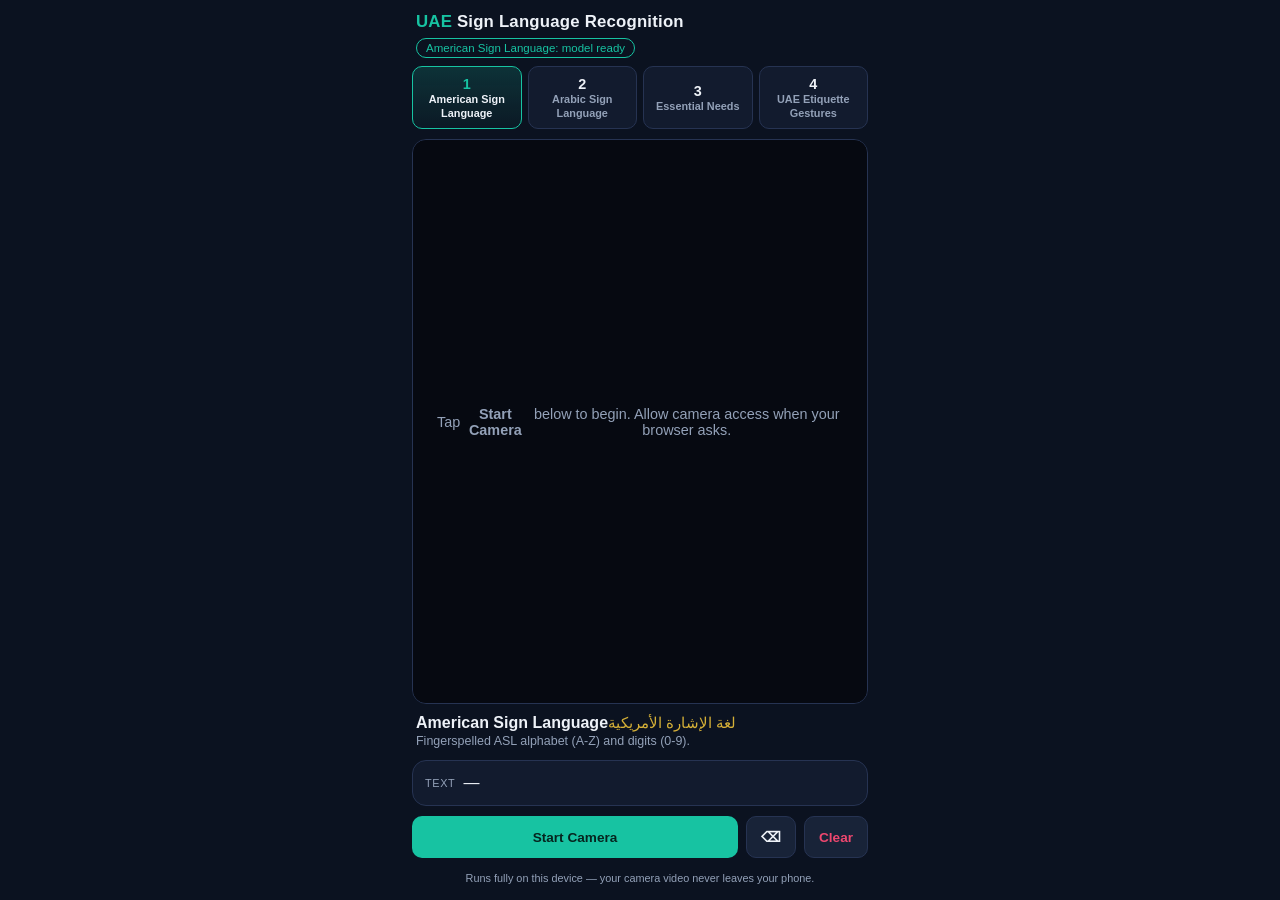
==== index.html @ abe42eca "Add files via upload" ====
<!doctype html>
<html lang="en">
<head>
  <meta charset="utf-8" />
  <meta name="viewport" content="width=device-width, initial-scale=1, viewport-fit=cover" />
  <title>UAE Sign Language Recognition</title>
  <meta name="description" content="Multi-mode sign language recognition: ASL, Arabic Sign Language, Essential Needs, and UAE Etiquette gestures -- runs right in your phone's browser." />
  <meta name="theme-color" content="#0b1220" />
  <link rel="manifest" href="manifest.json" />
  <link rel="icon" href="icons/icon-192.png" />
  <link rel="apple-touch-icon" href="icons/icon-192.png" />
  <meta name="apple-mobile-web-app-capable" content="yes" />
  <meta name="apple-mobile-web-app-status-bar-style" content="black-translucent" />
  <link rel="stylesheet" href="styles.css" />
</head>
<body>
  <header class="topbar">
    <h1><span class="accent">UAE</span> Sign Language Recognition</h1>
    <span id="status-pill">loading&hellip;</span>
  </header>

  <nav id="mode-tabs" aria-label="Choose a mode"></nav>

  <div id="stage">
    <video id="video" playsinline autoplay muted></video>
    <canvas id="overlay"></canvas>
    <div class="hint" id="hint">
      Tap <strong>Start Camera</strong> below to begin. Allow camera access when your
      browser asks.
    </div>
    <div id="prediction-chip">
      <span id="pred-ar" dir="rtl" lang="ar"></span>
      <span id="pred-en"></span>
      <span id="pred-conf"></span>
    </div>
  </div>

  <div id="mode-info">
    <span class="name-en" id="mode-name-en"></span><span class="name-ar" id="mode-name-ar" dir="rtl" lang="ar"></span>
    <div class="desc" id="mode-desc"></div>
  </div>

  <div id="tip-banner"></div>

  <div id="buffer-row">
    <span class="label">Text</span>
    <span id="buffer-text"></span>
  </div>

  <div id="controls">
    <button id="btn-start">Start Camera</button>
    <button id="btn-backspace" title="Remove last word">&#9003;</button>
    <button id="btn-clear" title="Clear text">Clear</button>
  </div>

  <footer>
    Runs fully on this device &mdash; your camera video never leaves your phone.
  </footer>

  <script type="module" src="app.js"></script>
</body>
</html>
---- styles.css ----
:root {
  --bg: #0b1220;
  --panel: #121b2e;
  --panel-2: #182338;
  --text: #eef2f8;
  --muted: #93a1b8;
  --accent: #17c3a2;      /* teal - primary */
  --accent-2: #d4af37;    /* gold - UAE / Arabic modes */
  --accent-3: #ef476f;    /* rose - alerts / clear */
  --border: #263352;
  --radius: 14px;
  --safe-bottom: env(safe-area-inset-bottom, 0px);
}

* { box-sizing: border-box; }

html, body {
  margin: 0;
  padding: 0;
  background: var(--bg);
  color: var(--text);
  font-family: -apple-system, BlinkMacSystemFont, 'Segoe UI', Roboto, Helvetica, Arial, sans-serif;
  height: 100%;
  overflow-x: hidden;
}

body {
  display: flex;
  flex-direction: column;
  min-height: 100dvh;
  padding-bottom: calc(12px + var(--safe-bottom));
}

header.topbar {
  padding: 12px 16px 8px;
  display: flex;
  flex-wrap: wrap;
  align-items: baseline;
  justify-content: space-between;
  gap: 6px 8px;
}

header.topbar h1 {
  font-size: 1.05rem;
  margin: 0;
  font-weight: 700;
  letter-spacing: 0.2px;
}

header.topbar h1 span.accent { color: var(--accent); }

#status-pill {
  font-size: 0.72rem;
  color: var(--muted);
  border: 1px solid var(--border);
  padding: 3px 9px;
  border-radius: 999px;
  max-width: 100%;
  overflow: hidden;
  text-overflow: ellipsis;
  white-space: nowrap;
}
#status-pill.ok { color: var(--accent); border-color: var(--accent); }
#status-pill.err { color: var(--accent-3); border-color: var(--accent-3); }

/* --- Mode tabs ------------------------------------------------------- */
#mode-tabs {
  display: grid;
  grid-template-columns: repeat(4, 1fr);
  gap: 6px;
  padding: 0 12px 10px;
}

.mode-tab {
  background: var(--panel);
  border: 1px solid var(--border);
  color: var(--muted);
  border-radius: 10px;
  padding: 8px 4px;
  font-size: 0.68rem;
  line-height: 1.25;
  text-align: center;
  cursor: pointer;
}

.mode-tab .num {
  display: block;
  font-size: 0.9rem;
  font-weight: 700;
  color: var(--text);
}

.mode-tab.active {
  border-color: var(--accent);
  background: linear-gradient(180deg, rgba(23,195,162,0.18), rgba(23,195,162,0.04));
  color: var(--text);
}
.mode-tab.active .num { color: var(--accent); }

/* --- Camera stage ------------------------------------------------------ */
#stage {
  position: relative;
  margin: 0 12px;
  border-radius: var(--radius);
  overflow: hidden;
  background: #000;
  aspect-ratio: 3 / 4;
  border: 1px solid var(--border);
}

#stage video, #stage canvas {
  position: absolute;
  inset: 0;
  width: 100%;
  height: 100%;
  object-fit: cover;
}

#stage video { transform: scaleX(-1); } /* mirror, like a selfie camera */
#overlay { transform: scaleX(-1); }

#stage .hint {
  position: absolute;
  inset: 0;
  display: flex;
  align-items: center;
  justify-content: center;
  text-align: center;
  padding: 24px;
  color: var(--muted);
  font-size: 0.9rem;
  background: rgba(11, 18, 32, 0.55);
}

#prediction-chip {
  position: absolute;
  left: 10px;
  bottom: 10px;
  right: 10px;
  display: none;
  flex-direction: column;
  gap: 2px;
  background: rgba(10, 16, 28, 0.72);
  backdrop-filter: blur(4px);
  border: 1px solid rgba(23,195,162,0.5);
  border-radius: 10px;
  padding: 8px 12px;
}
#prediction-chip.show { display: flex; }
#pred-ar {
  direction: rtl;
  font-size: 1.15rem;
  font-weight: 700;
  color: var(--accent-2);
}
#pred-en {
  font-size: 1.05rem;
  font-weight: 700;
  color: var(--accent);
}
#pred-conf { font-size: 0.72rem; color: var(--muted); }

/* --- Mode info + tip --------------------------------------------------- */
#mode-info {
  padding: 10px 16px 0;
}
#mode-info .name-en { font-weight: 700; font-size: 1rem; }
#mode-info .name-ar { direction: rtl; color: var(--accent-2); font-size: 0.95rem; margin-inline-start: 8px; }
#mode-info .desc { color: var(--muted); font-size: 0.78rem; margin-top: 2px; }

#tip-banner {
  margin: 8px 16px 0;
  padding: 8px 12px;
  border-radius: 10px;
  background: rgba(212,175,55,0.1);
  border: 1px solid rgba(212,175,55,0.35);
  color: #e8d38a;
  font-size: 0.78rem;
  display: none;
}
#tip-banner.show { display: block; }

/* --- Text buffer --------------------------------------------------------*/
#buffer-row {
  margin: 12px 12px 0;
  padding: 10px 12px;
  background: var(--panel);
  border: 1px solid var(--border);
  border-radius: var(--radius);
  min-height: 46px;
  display: flex;
  align-items: center;
  font-size: 1rem;
  word-break: break-word;
}
#buffer-row .label {
  color: var(--muted);
  font-size: 0.68rem;
  text-transform: uppercase;
  letter-spacing: 0.06em;
  margin-inline-end: 8px;
  flex: none;
}

/* --- Controls ------------------------------------------------------------*/
#controls {
  display: grid;
  grid-template-columns: 1fr auto auto;
  gap: 8px;
  padding: 10px 12px 4px;
}

button {
  font: inherit;
  border: none;
  border-radius: 10px;
  padding: 12px 14px;
  font-weight: 700;
  font-size: 0.85rem;
  cursor: pointer;
}

#btn-start {
  background: var(--accent);
  color: #06251f;
}
#btn-start.stop { background: var(--accent-3); color: #2b0a13; }

#btn-backspace {
  background: var(--panel-2);
  color: var(--text);
  border: 1px solid var(--border);
}

#btn-clear {
  background: var(--panel-2);
  color: var(--accent-3);
  border: 1px solid var(--border);
}

footer {
  text-align: center;
  color: var(--muted);
  font-size: 0.68rem;
  padding: 10px 16px 4px;
}

@media (min-width: 640px) {
  body { max-width: 480px; margin: 0 auto; }
}
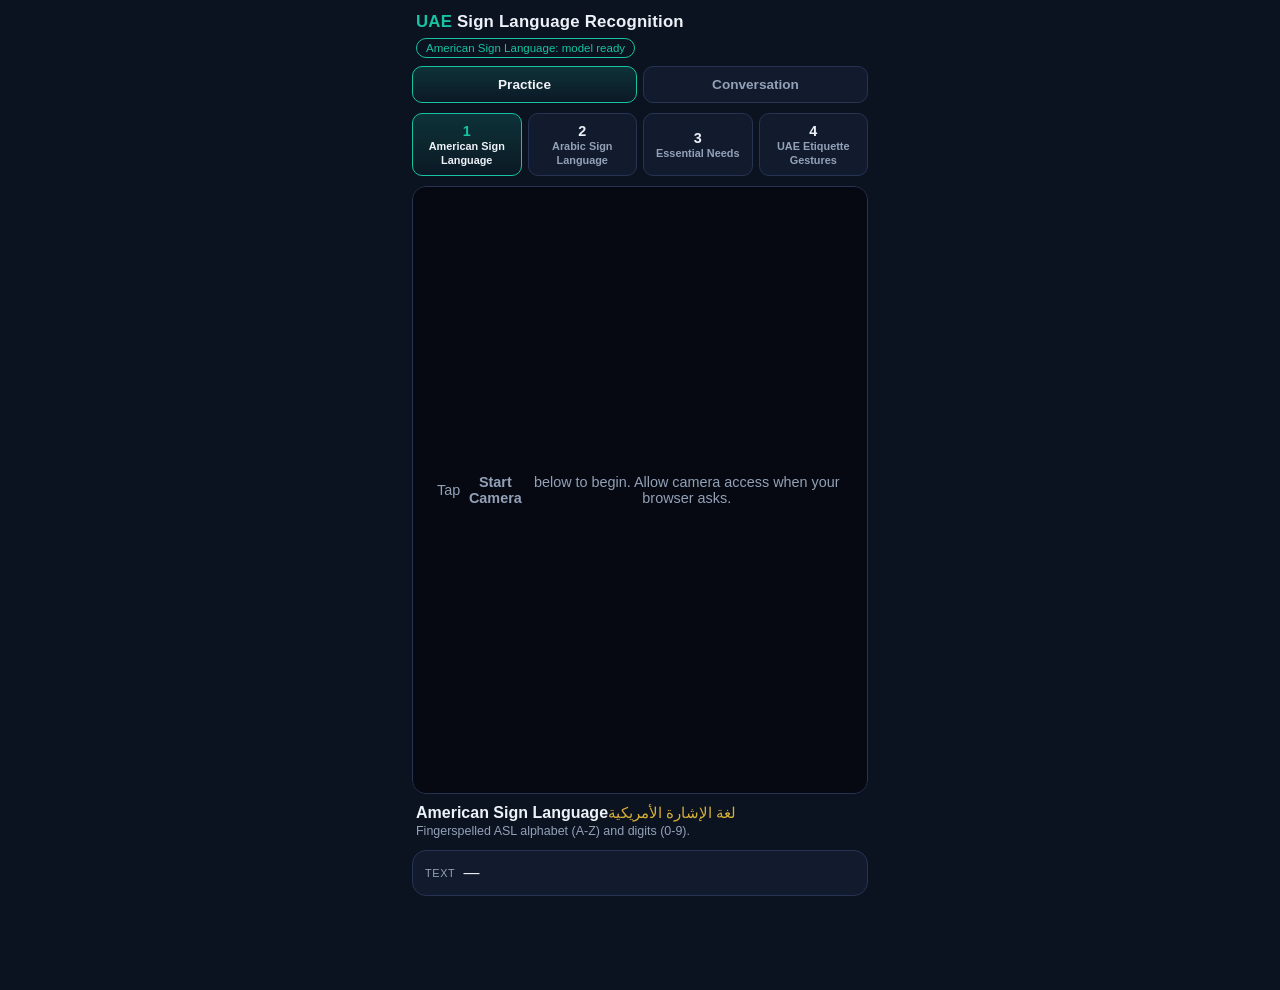
==== commit b66c9ddf: "Add files via upload" ====
--- a/index.html
+++ b/index.html
@@ -4,11 +4,12 @@
   <meta charset="utf-8" />
   <meta name="viewport" content="width=device-width, initial-scale=1, viewport-fit=cover" />
   <title>UAE Sign Language Recognition</title>
-  <meta name="description" content="Multi-mode sign language recognition: ASL, Arabic Sign Language, Essential Needs, and UAE Etiquette gestures -- runs right in your phone's browser." />
+  <meta name="description" content="Multi-mode sign language recognition: ASL, Arabic Sign Language, Essential Needs, and UAE Etiquette gestures -- runs right in your phone's browser, plus a live two-phone Conversation mode." />
   <meta name="theme-color" content="#0b1220" />
   <link rel="manifest" href="manifest.json" />
   <link rel="icon" href="icons/icon-192.png" />
   <link rel="apple-touch-icon" href="icons/icon-192.png" />
+  <meta name="mobile-web-app-capable" content="yes" />
   <meta name="apple-mobile-web-app-capable" content="yes" />
   <meta name="apple-mobile-web-app-status-bar-style" content="black-translucent" />
   <link rel="stylesheet" href="styles.css" />
@@ -19,44 +20,122 @@
     <span id="status-pill">loading&hellip;</span>
   </header>
 
-  <nav id="mode-tabs" aria-label="Choose a mode"></nav>
+  <nav id="screen-tabs" aria-label="Choose a screen">
+    <button id="tab-practice" class="screen-tab active">Practice</button>
+    <button id="tab-conversation" class="screen-tab">Conversation</button>
+  </nav>
 
-  <div id="stage">
-    <video id="video" playsinline autoplay muted></video>
-    <canvas id="overlay"></canvas>
-    <div class="hint" id="hint">
-      Tap <strong>Start Camera</strong> below to begin. Allow camera access when your
-      browser asks.
+  <!-- ============================= PRACTICE ============================= -->
+  <section id="screen-practice">
+    <nav id="mode-tabs" aria-label="Choose a mode"></nav>
+
+    <div id="stage">
+      <video id="video" playsinline autoplay muted></video>
+      <canvas id="overlay"></canvas>
+      <div class="hint" id="hint">
+        Tap <strong>Start Camera</strong> below to begin. Allow camera access when your
+        browser asks.
+      </div>
+      <div id="prediction-chip">
+        <span id="pred-ar" dir="rtl" lang="ar"></span>
+        <span id="pred-en"></span>
+        <span id="pred-conf"></span>
+      </div>
     </div>
-    <div id="prediction-chip">
-      <span id="pred-ar" dir="rtl" lang="ar"></span>
-      <span id="pred-en"></span>
-      <span id="pred-conf"></span>
+
+    <div id="mode-info">
+      <span class="name-en" id="mode-name-en"></span><span class="name-ar" id="mode-name-ar" dir="rtl" lang="ar"></span>
+      <div class="desc" id="mode-desc"></div>
     </div>
-  </div>
 
-  <div id="mode-info">
-    <span class="name-en" id="mode-name-en"></span><span class="name-ar" id="mode-name-ar" dir="rtl" lang="ar"></span>
-    <div class="desc" id="mode-desc"></div>
-  </div>
+    <div id="tip-banner"></div>
 
-  <div id="tip-banner"></div>
+    <div id="buffer-row">
+      <span class="label">Text</span>
+      <span id="buffer-text"></span>
+    </div>
 
-  <div id="buffer-row">
-    <span class="label">Text</span>
-    <span id="buffer-text"></span>
-  </div>
+    <div id="controls">
+      <button id="btn-start">Start Camera</button>
+      <button id="btn-backspace" title="Remove last word">&#9003;</button>
+      <button id="btn-clear" title="Clear text">Clear</button>
+    </div>
 
-  <div id="controls">
-    <button id="btn-start">Start Camera</button>
-    <button id="btn-backspace" title="Remove last word">&#9003;</button>
-    <button id="btn-clear" title="Clear text">Clear</button>
-  </div>
+    <footer>
+      Runs fully on this device &mdash; your camera video never leaves your phone.
+    </footer>
+  </section>
 
-  <footer>
-    Runs fully on this device &mdash; your camera video never leaves your phone.
-  </footer>
+  <!-- =========================== CONVERSATION ============================ -->
+  <section id="screen-conversation" hidden>
+    <p class="conv-intro">
+      One person signs, the other reads the message on their own phone &mdash;
+      like texting, but in sign language. Both phones need this same app open.
+    </p>
+
+    <div id="conv-start">
+      <button id="conv-btn-start" class="conv-big-btn">Start a Conversation</button>
+      <button id="conv-btn-join" class="conv-big-btn secondary">Join a Conversation</button>
+      <div id="conv-join-form" hidden>
+        <input id="conv-code-input" inputmode="numeric" maxlength="4" placeholder="4-digit code" autocomplete="off" />
+        <button id="conv-btn-join-confirm">Join</button>
+      </div>
+      <p id="conv-join-error" class="conv-error" hidden></p>
+    </div>
+
+    <div id="conv-room" hidden>
+      <div id="conv-room-header">
+        <span>Code: <strong id="conv-room-code"></strong></span>
+        <button id="conv-btn-qr" title="Show QR code">QR</button>
+        <button id="conv-btn-leave" title="Leave this conversation">Leave</button>
+      </div>
+
+      <div id="conv-qr" hidden>
+        <div id="conv-qr-box"></div>
+        <p>Scan this on the other phone to join instantly.</p>
+      </div>
+
+      <div id="conv-messages"></div>
+
+      <div id="conv-camera-panel">
+        <div id="conv-mode-tabs" aria-label="Choose a sign language mode"></div>
+        <div id="conv-stage">
+          <video id="conv-video" playsinline autoplay muted></video>
+          <canvas id="conv-overlay"></canvas>
+          <div class="hint" id="conv-hint">
+            Tap <strong>Start Camera</strong> to sign your message.
+          </div>
+          <div id="conv-prediction-chip">
+            <span id="conv-pred-ar" dir="rtl" lang="ar"></span>
+            <span id="conv-pred-en"></span>
+            <span id="conv-pred-conf"></span>
+          </div>
+        </div>
+        <div id="conv-buffer-row">
+          <span class="label">Draft</span>
+          <span id="conv-buffer-text">—</span>
+        </div>
+        <div id="conv-camera-controls">
+          <button id="conv-btn-camera">Start Camera</button>
+          <button id="conv-btn-backspace" title="Remove last word">&#9003;</button>
+          <button id="conv-btn-clear" title="Clear draft">Clear</button>
+          <button id="conv-btn-send-sign" class="send">Send</button>
+        </div>
+      </div>
+
+      <div id="conv-text-compose">
+        <input id="conv-text-input" placeholder="Or type a message..." autocomplete="off" />
+        <button id="conv-btn-send-text" class="send">Send</button>
+      </div>
+    </div>
+
+    <footer>
+      Messages travel through your own free Firebase project &mdash; see
+      README_WEBAPP.md if this screen says it can't connect.
+    </footer>
+  </section>
 
   <script type="module" src="app.js"></script>
+  <script type="module" src="conversation.js"></script>
 </body>
 </html>
--- a/styles.css
+++ b/styles.css
@@ -248,3 +248,343 @@
 @media (min-width: 640px) {
   body { max-width: 480px; margin: 0 auto; }
 }
+
+/* ======================================================================
+   Screen tabs (Practice / Conversation)
+   ====================================================================== */
+#screen-tabs {
+  display: grid;
+  grid-template-columns: 1fr 1fr;
+  gap: 6px;
+  padding: 0 12px 10px;
+}
+
+.screen-tab {
+  background: var(--panel);
+  border: 1px solid var(--border);
+  color: var(--muted);
+  border-radius: 10px;
+  padding: 10px 8px;
+  font-weight: 700;
+  font-size: 0.85rem;
+}
+
+.screen-tab.active {
+  border-color: var(--accent);
+  background: linear-gradient(180deg, rgba(23,195,162,0.18), rgba(23,195,162,0.04));
+  color: var(--text);
+}
+
+#screen-conversation { display: flex; flex-direction: column; flex: 1; min-height: 0; }
+#screen-conversation[hidden] { display: none; }
+
+/* Elements below set their own `display` (flex/grid) for when they're
+   showing, which -- by normal CSS cascade rules -- would otherwise
+   silently defeat their `hidden` attribute (an author stylesheet rule
+   always wins over the browser's built-in `[hidden] { display: none }`
+   rule). These re-assert `display: none` whenever `hidden` is present so
+   the attribute actually works. */
+#conv-room[hidden],
+#conv-join-form[hidden],
+#conv-start[hidden] {
+  display: none;
+}
+
+.conv-intro {
+  margin: 0 12px 10px;
+  color: var(--muted);
+  font-size: 0.8rem;
+}
+
+/* --- Start / Join ------------------------------------------------------- */
+#conv-start {
+  margin: 0 12px;
+  display: flex;
+  flex-direction: column;
+  gap: 8px;
+}
+
+.conv-big-btn {
+  background: var(--accent);
+  color: #06251f;
+  padding: 14px;
+  font-size: 0.95rem;
+}
+
+.conv-big-btn.secondary {
+  background: var(--panel-2);
+  color: var(--text);
+  border: 1px solid var(--border);
+}
+
+#conv-join-form {
+  display: flex;
+  gap: 8px;
+}
+
+#conv-code-input {
+  flex: 1;
+  min-width: 0;
+  background: var(--panel);
+  border: 1px solid var(--border);
+  color: var(--text);
+  border-radius: 10px;
+  padding: 12px;
+  font-size: 1.1rem;
+  letter-spacing: 0.15em;
+  text-align: center;
+}
+
+#conv-join-form button {
+  background: var(--accent);
+  color: #06251f;
+}
+
+.conv-error {
+  color: var(--accent-3);
+  font-size: 0.8rem;
+  margin: 2px 2px 0;
+}
+
+/* --- Room / chat ---------------------------------------------------------- */
+#conv-room {
+  display: flex;
+  flex-direction: column;
+  flex: 1;
+  min-height: 0;
+  margin: 0 12px;
+}
+
+#conv-room-header {
+  display: flex;
+  align-items: center;
+  gap: 8px;
+  padding: 4px 2px 8px;
+  font-size: 0.85rem;
+}
+
+#conv-room-header strong {
+  color: var(--accent-2);
+  letter-spacing: 0.1em;
+}
+
+#conv-room-header button {
+  padding: 6px 10px;
+  font-size: 0.72rem;
+}
+
+#conv-btn-qr {
+  background: var(--panel-2);
+  color: var(--text);
+  border: 1px solid var(--border);
+}
+
+#conv-btn-leave {
+  background: var(--panel-2);
+  color: var(--accent-3);
+  border: 1px solid var(--border);
+  margin-inline-start: auto;
+}
+
+#conv-qr {
+  text-align: center;
+  background: #fff;
+  border-radius: var(--radius);
+  padding: 14px;
+  margin-bottom: 10px;
+}
+
+#conv-qr-box {
+  display: flex;
+  justify-content: center;
+}
+
+#conv-qr p {
+  margin: 8px 0 0;
+  color: #333;
+  font-size: 0.75rem;
+}
+
+#conv-messages {
+  flex: 1;
+  min-height: 140px;
+  max-height: 34vh;
+  overflow-y: auto;
+  background: var(--panel);
+  border: 1px solid var(--border);
+  border-radius: var(--radius);
+  padding: 10px;
+  display: flex;
+  flex-direction: column;
+  gap: 6px;
+  margin-bottom: 10px;
+}
+
+.conv-placeholder {
+  margin: auto;
+  text-align: center;
+  color: var(--muted);
+  font-size: 0.8rem;
+  padding: 12px;
+}
+
+.conv-msg {
+  max-width: 80%;
+  padding: 8px 12px;
+  border-radius: 14px;
+  font-size: 0.9rem;
+  word-break: break-word;
+  white-space: pre-wrap;
+}
+
+.conv-msg.mine {
+  align-self: flex-end;
+  background: var(--accent);
+  color: #06251f;
+  border-bottom-right-radius: 4px;
+}
+
+.conv-msg.theirs {
+  align-self: flex-start;
+  background: var(--panel-2);
+  color: var(--text);
+  border: 1px solid var(--border);
+  border-bottom-left-radius: 4px;
+}
+
+.conv-msg-system {
+  align-self: center;
+  color: var(--muted);
+  font-size: 0.72rem;
+  padding: 2px 8px;
+}
+
+/* --- Compose camera panel -------------------------------------------------- */
+#conv-camera-panel {
+  border-top: 1px solid var(--border);
+  padding-top: 10px;
+}
+
+#conv-mode-tabs {
+  display: grid;
+  grid-template-columns: repeat(4, 1fr);
+  gap: 6px;
+  margin-bottom: 8px;
+}
+
+#conv-stage {
+  position: relative;
+  border-radius: var(--radius);
+  overflow: hidden;
+  background: #000;
+  aspect-ratio: 4 / 3;
+  border: 1px solid var(--border);
+}
+
+#conv-stage video, #conv-stage canvas {
+  position: absolute;
+  inset: 0;
+  width: 100%;
+  height: 100%;
+  object-fit: cover;
+}
+
+#conv-stage video { transform: scaleX(-1); }
+#conv-overlay { transform: scaleX(-1); }
+
+#conv-stage .hint {
+  position: absolute;
+  inset: 0;
+  display: flex;
+  align-items: center;
+  justify-content: center;
+  text-align: center;
+  padding: 16px;
+  color: var(--muted);
+  font-size: 0.8rem;
+  background: rgba(11, 18, 32, 0.55);
+}
+
+#conv-prediction-chip {
+  position: absolute;
+  left: 8px;
+  bottom: 8px;
+  right: 8px;
+  display: none;
+  flex-direction: column;
+  gap: 2px;
+  background: rgba(10, 16, 28, 0.72);
+  backdrop-filter: blur(4px);
+  border: 1px solid rgba(23,195,162,0.5);
+  border-radius: 10px;
+  padding: 6px 10px;
+}
+#conv-prediction-chip.show { display: flex; }
+#conv-pred-ar { direction: rtl; font-size: 1rem; font-weight: 700; color: var(--accent-2); }
+#conv-pred-en { font-size: 0.9rem; font-weight: 700; color: var(--accent); }
+#conv-pred-conf { font-size: 0.68rem; color: var(--muted); }
+
+#conv-buffer-row {
+  margin-top: 8px;
+  padding: 8px 12px;
+  background: var(--panel);
+  border: 1px solid var(--border);
+  border-radius: var(--radius);
+  min-height: 40px;
+  display: flex;
+  align-items: center;
+  font-size: 0.9rem;
+  word-break: break-word;
+}
+#conv-buffer-row .label {
+  color: var(--muted);
+  font-size: 0.65rem;
+  text-transform: uppercase;
+  letter-spacing: 0.06em;
+  margin-inline-end: 8px;
+  flex: none;
+}
+
+#conv-camera-controls {
+  display: grid;
+  grid-template-columns: 1fr 1fr 1fr;
+  gap: 8px;
+  margin-top: 8px;
+}
+#conv-camera-controls #conv-btn-camera {
+  grid-column: 1 / -1;
+  background: var(--accent);
+  color: #06251f;
+}
+#conv-camera-controls #conv-btn-camera.stop { background: var(--accent-3); color: #2b0a13; }
+#conv-camera-controls #conv-btn-backspace,
+#conv-camera-controls #conv-btn-clear {
+  background: var(--panel-2);
+  color: var(--text);
+  border: 1px solid var(--border);
+}
+#conv-camera-controls .send {
+  background: var(--accent-2);
+  color: #241b02;
+}
+
+/* --- Text compose ------------------------------------------------------------ */
+#conv-text-compose {
+  display: flex;
+  gap: 8px;
+  margin: 10px 0 4px;
+}
+#conv-text-input {
+  flex: 1;
+  min-width: 0;
+  background: var(--panel);
+  border: 1px solid var(--border);
+  color: var(--text);
+  border-radius: 10px;
+  padding: 12px;
+  font-size: 0.9rem;
+}
+#conv-text-compose .send {
+  background: var(--accent-2);
+  color: #241b02;
+}
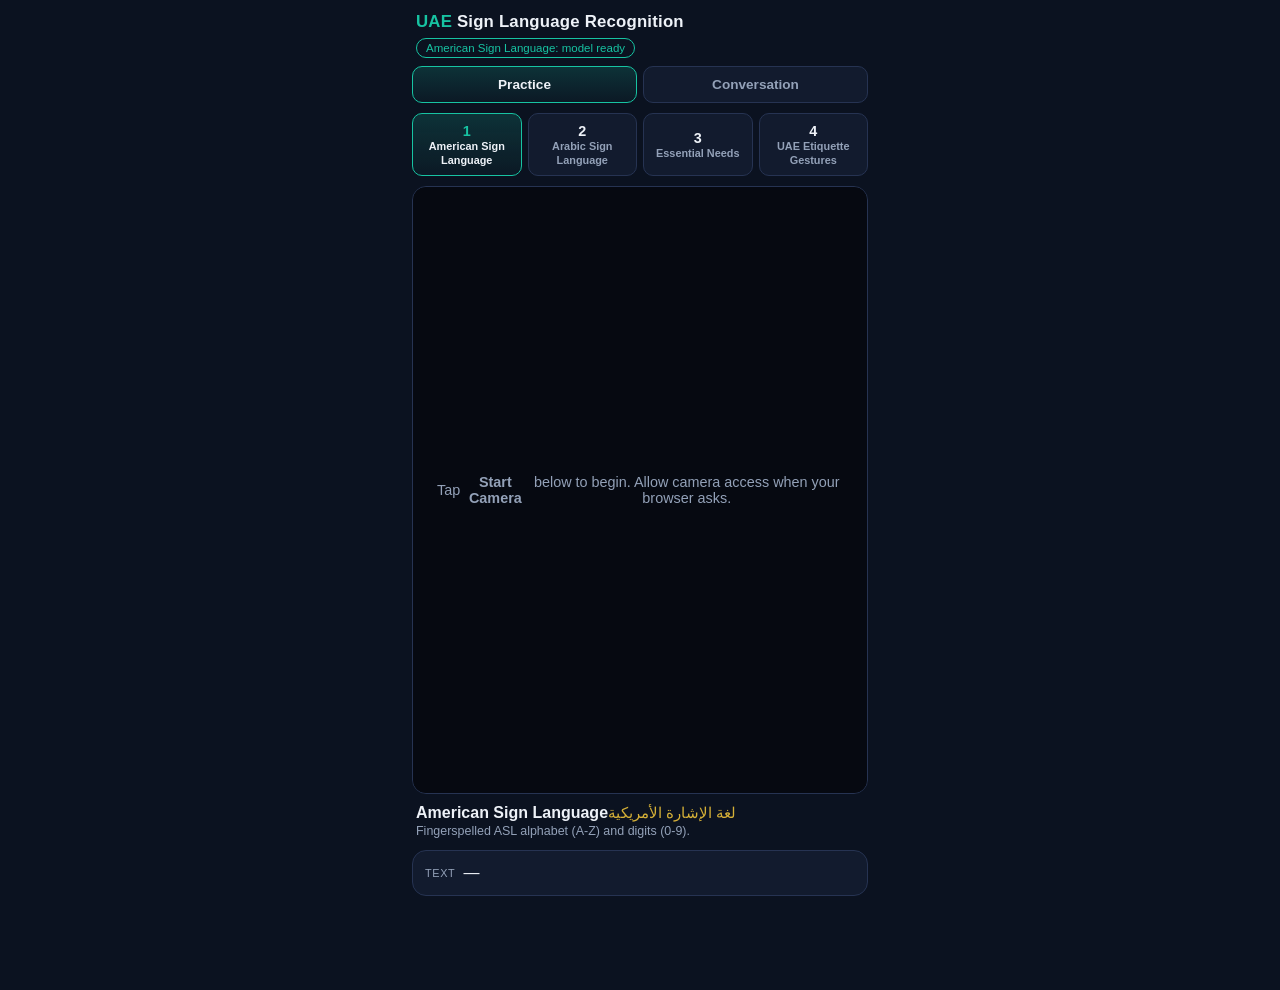
==== commit c1d26a47: "Add files via upload" ====
--- a/index.html
+++ b/index.html
@@ -69,8 +69,9 @@
   <!-- =========================== CONVERSATION ============================ -->
   <section id="screen-conversation" hidden>
     <p class="conv-intro">
-      One person signs, the other reads the message on their own phone &mdash;
-      like texting, but in sign language. Both phones need this same app open.
+      A live video call between both phones, plus sign-to-text messages &mdash;
+      one person signs, the other reads the message on their own phone. Both
+      phones need this same app open.
     </p>
 
     <div id="conv-start">
@@ -95,15 +96,24 @@
         <p>Scan this on the other phone to join instantly.</p>
       </div>
 
+      <div id="conv-call">
+        <span class="conv-call-label">Them &mdash; live video</span>
+        <div id="conv-remote-stage">
+          <video id="conv-remote-video" playsinline autoplay></video>
+          <div class="hint" id="conv-call-hint">Connecting video call&hellip;</div>
+        </div>
+      </div>
+
       <div id="conv-messages"></div>
 
       <div id="conv-camera-panel">
+        <span class="conv-call-label">You</span>
         <div id="conv-mode-tabs" aria-label="Choose a sign language mode"></div>
         <div id="conv-stage">
           <video id="conv-video" playsinline autoplay muted></video>
           <canvas id="conv-overlay"></canvas>
           <div class="hint" id="conv-hint">
-            Tap <strong>Start Camera</strong> to sign your message.
+            Your camera turns on automatically and is shared live with the other phone.
           </div>
           <div id="conv-prediction-chip">
             <span id="conv-pred-ar" dir="rtl" lang="ar"></span>
@@ -116,7 +126,6 @@
           <span id="conv-buffer-text">—</span>
         </div>
         <div id="conv-camera-controls">
-          <button id="conv-btn-camera">Start Camera</button>
           <button id="conv-btn-backspace" title="Remove last word">&#9003;</button>
           <button id="conv-btn-clear" title="Clear draft">Clear</button>
           <button id="conv-btn-send-sign" class="send">Send</button>
--- a/styles.css
+++ b/styles.css
@@ -405,6 +405,50 @@
   font-size: 0.75rem;
 }
 
+/* --- Live video call ----------------------------------------------------- */
+.conv-call-label {
+  display: block;
+  color: var(--muted);
+  font-size: 0.68rem;
+  text-transform: uppercase;
+  letter-spacing: 0.06em;
+  margin: 4px 2px 6px;
+}
+
+#conv-call {
+  margin-bottom: 10px;
+}
+
+#conv-remote-stage {
+  position: relative;
+  border-radius: var(--radius);
+  overflow: hidden;
+  background: #000;
+  aspect-ratio: 4 / 3;
+  border: 1px solid var(--border);
+}
+
+#conv-remote-stage video {
+  position: absolute;
+  inset: 0;
+  width: 100%;
+  height: 100%;
+  object-fit: cover;
+}
+
+#conv-remote-stage .hint {
+  position: absolute;
+  inset: 0;
+  display: flex;
+  align-items: center;
+  justify-content: center;
+  text-align: center;
+  padding: 16px;
+  color: var(--muted);
+  font-size: 0.8rem;
+  background: rgba(11, 18, 32, 0.55);
+}
+
 #conv-messages {
   flex: 1;
   min-height: 140px;
@@ -551,12 +595,6 @@
   gap: 8px;
   margin-top: 8px;
 }
-#conv-camera-controls #conv-btn-camera {
-  grid-column: 1 / -1;
-  background: var(--accent);
-  color: #06251f;
-}
-#conv-camera-controls #conv-btn-camera.stop { background: var(--accent-3); color: #2b0a13; }
 #conv-camera-controls #conv-btn-backspace,
 #conv-camera-controls #conv-btn-clear {
   background: var(--panel-2);
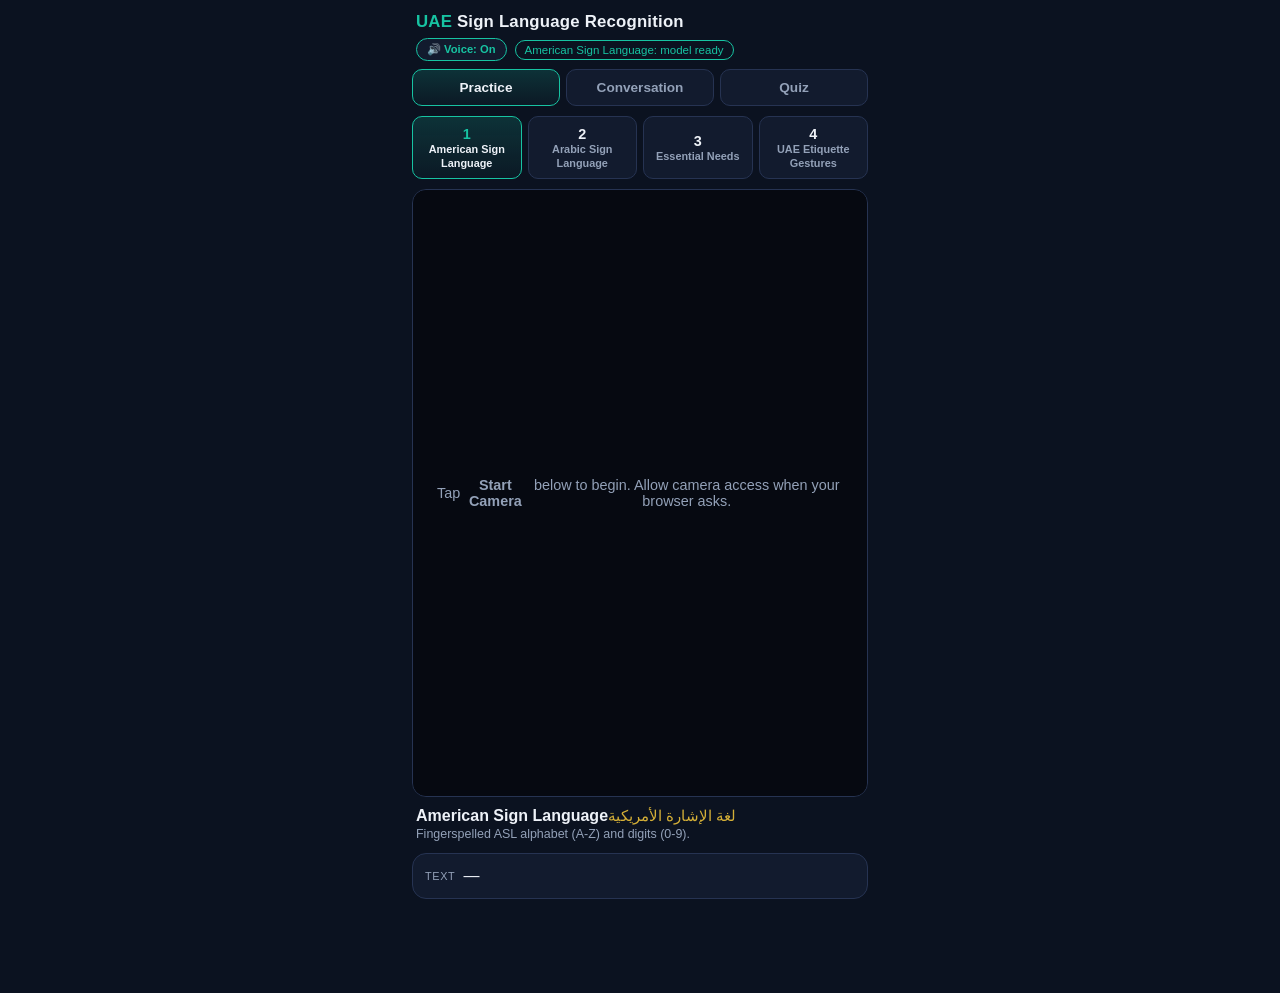
==== commit 9b561aa2: "Add files via upload" ====
--- a/index.html
+++ b/index.html
@@ -17,12 +17,16 @@
 <body>
   <header class="topbar">
     <h1><span class="accent">UAE</span> Sign Language Recognition</h1>
-    <span id="status-pill">loading&hellip;</span>
+    <div class="topbar-right">
+      <button id="voice-toggle" title="Read recognized signs and messages out loud, in English and Arabic">🔊 Voice: On</button>
+      <span id="status-pill">loading&hellip;</span>
+    </div>
   </header>
 
   <nav id="screen-tabs" aria-label="Choose a screen">
     <button id="tab-practice" class="screen-tab active">Practice</button>
     <button id="tab-conversation" class="screen-tab">Conversation</button>
+    <button id="tab-quiz" class="screen-tab">Quiz</button>
   </nav>
 
   <!-- ============================= PRACTICE ============================= -->
@@ -87,13 +91,19 @@
     <div id="conv-room" hidden>
       <div id="conv-room-header">
         <span>Code: <strong id="conv-room-code"></strong></span>
-        <button id="conv-btn-qr" title="Show QR code">QR</button>
+        <button id="conv-btn-qr" title="Show QR code to join with camera">QR</button>
+        <button id="conv-btn-audience-qr" title="Show QR code for the audience to watch live captions">Audience QR</button>
         <button id="conv-btn-leave" title="Leave this conversation">Leave</button>
       </div>
 
       <div id="conv-qr" hidden>
         <div id="conv-qr-box"></div>
         <p>Scan this on the other phone to join instantly.</p>
+      </div>
+
+      <div id="conv-audience-qr" hidden>
+        <div id="conv-audience-qr-box"></div>
+        <p>Audience members scan this to watch live captions on their own phone &mdash; no camera or sign-up needed.</p>
       </div>
 
       <div id="conv-call">
@@ -101,6 +111,7 @@
         <div id="conv-remote-stage">
           <video id="conv-remote-video" playsinline autoplay></video>
           <div class="hint" id="conv-call-hint">Connecting video call&hellip;</div>
+          <div id="conv-remote-caption"></div>
         </div>
       </div>
 
@@ -124,6 +135,7 @@
         <div id="conv-buffer-row">
           <span class="label">Draft</span>
           <span id="conv-buffer-text">—</span>
+          <button id="conv-btn-autocaption" title="When on, recognized signs stream live as captions and auto-send when you pause">Auto-caption: On</button>
         </div>
         <div id="conv-camera-controls">
           <button id="conv-btn-backspace" title="Remove last word">&#9003;</button>
@@ -144,7 +156,61 @@
     </footer>
   </section>
 
+  <!-- ================================ QUIZ ================================ -->
+  <section id="screen-quiz" hidden>
+    <p class="conv-intro">
+      Pick a mode, tap <strong>Start Quiz</strong>, and sign the word shown on
+      screen as fast as you can &mdash; a fun way for visitors and VIPs to try
+      the recognizer hands-on. 60 seconds per round.
+    </p>
+
+    <nav id="quiz-mode-tabs" aria-label="Choose a mode"></nav>
+
+    <div id="quiz-scoreboard">
+      <div class="quiz-score-box">
+        <span class="quiz-score-label">Score</span>
+        <span id="quiz-score">0</span>
+      </div>
+      <div class="quiz-score-box">
+        <span class="quiz-score-label">Time</span>
+        <span id="quiz-timer">60</span>
+      </div>
+      <div class="quiz-score-box">
+        <span class="quiz-score-label">Best</span>
+        <span id="quiz-best">0</span>
+      </div>
+    </div>
+
+    <div id="quiz-stage">
+      <video id="quiz-video" playsinline autoplay muted></video>
+      <canvas id="quiz-overlay"></canvas>
+      <div class="hint" id="quiz-hint">
+        Tap <strong>Start Quiz</strong> below to begin. Allow camera access when your browser asks.
+      </div>
+      <div id="quiz-target">
+        <span class="quiz-target-label">Show this sign</span>
+        <span id="quiz-target-ar" dir="rtl" lang="ar"></span>
+        <span id="quiz-target-en"></span>
+      </div>
+      <div id="quiz-flash"></div>
+    </div>
+
+    <div id="quiz-result" hidden>
+      <h2 id="quiz-result-title">Time's up!</h2>
+      <p>You scored <strong id="quiz-result-score">0</strong> &mdash; best score on this phone: <strong id="quiz-result-best">0</strong></p>
+    </div>
+
+    <div id="quiz-controls">
+      <button id="quiz-btn-start">Start Quiz</button>
+    </div>
+
+    <footer>
+      Runs fully on this device &mdash; your camera video never leaves your phone.
+    </footer>
+  </section>
+
   <script type="module" src="app.js"></script>
   <script type="module" src="conversation.js"></script>
+  <script type="module" src="quiz.js"></script>
 </body>
 </html>
--- a/styles.css
+++ b/styles.css
@@ -49,6 +49,26 @@
 
 header.topbar h1 span.accent { color: var(--accent); }
 
+.topbar-right {
+  display: flex;
+  align-items: center;
+  gap: 8px;
+  flex-wrap: wrap;
+}
+
+#voice-toggle {
+  background: var(--panel);
+  border: 1px solid var(--border);
+  color: var(--muted);
+  border-radius: 999px;
+  padding: 4px 10px;
+  font-size: 0.7rem;
+  font-weight: 700;
+  cursor: pointer;
+}
+#voice-toggle.on { color: var(--accent); border-color: var(--accent); }
+#voice-toggle:disabled { opacity: 0.5; cursor: default; }
+
 #status-pill {
   font-size: 0.72rem;
   color: var(--muted);
@@ -254,7 +274,7 @@
    ====================================================================== */
 #screen-tabs {
   display: grid;
-  grid-template-columns: 1fr 1fr;
+  grid-template-columns: 1fr 1fr 1fr;
   gap: 6px;
   padding: 0 12px 10px;
 }
@@ -357,6 +377,7 @@
 
 #conv-room-header {
   display: flex;
+  flex-wrap: wrap;
   align-items: center;
   gap: 8px;
   padding: 4px 2px 8px;
@@ -447,6 +468,42 @@
   color: var(--muted);
   font-size: 0.8rem;
   background: rgba(11, 18, 32, 0.55);
+}
+
+/* Live streaming caption overlay -- like TV subtitles -- shows the OTHER
+   phone's in-progress sign draft in real time, before they even tap Send. */
+#conv-remote-caption {
+  position: absolute;
+  left: 8px;
+  right: 8px;
+  bottom: 8px;
+  display: none;
+  text-align: center;
+  background: rgba(10, 16, 28, 0.78);
+  backdrop-filter: blur(4px);
+  border: 1px solid rgba(212,175,55,0.5);
+  border-radius: 10px;
+  padding: 8px 12px;
+  font-size: 1.05rem;
+  font-weight: 700;
+  color: var(--accent-2);
+  word-break: break-word;
+}
+
+#conv-audience-qr {
+  text-align: center;
+  background: #fff;
+  border-radius: var(--radius);
+  padding: 14px;
+  margin-bottom: 10px;
+}
+#conv-audience-qr-box { display: flex; justify-content: center; }
+#conv-audience-qr p { margin: 8px 0 0; color: #333; font-size: 0.75rem; }
+
+#conv-btn-audience-qr {
+  background: var(--panel-2);
+  color: var(--text);
+  border: 1px solid var(--border);
 }
 
 #conv-messages {
@@ -588,6 +645,21 @@
   margin-inline-end: 8px;
   flex: none;
 }
+#conv-buffer-row span#conv-buffer-text { flex: 1; }
+
+#conv-btn-autocaption {
+  flex: none;
+  margin-inline-start: 8px;
+  background: var(--panel-2);
+  border: 1px solid var(--border);
+  color: var(--muted);
+  border-radius: 999px;
+  padding: 5px 10px;
+  font-size: 0.65rem;
+  font-weight: 700;
+  cursor: pointer;
+}
+#conv-btn-autocaption.on { color: var(--accent); border-color: var(--accent); }
 
 #conv-camera-controls {
   display: grid;
@@ -626,3 +698,145 @@
   background: var(--accent-2);
   color: #241b02;
 }
+
+/* ======================================================================
+   Quiz screen
+   ====================================================================== */
+#screen-quiz { display: flex; flex-direction: column; flex: 1; min-height: 0; }
+#screen-quiz[hidden] { display: none; }
+
+#quiz-mode-tabs {
+  display: grid;
+  grid-template-columns: repeat(4, 1fr);
+  gap: 6px;
+  padding: 0 12px 10px;
+}
+
+#quiz-scoreboard {
+  display: grid;
+  grid-template-columns: 1fr 1fr 1fr;
+  gap: 8px;
+  margin: 0 12px 10px;
+}
+
+.quiz-score-box {
+  background: var(--panel);
+  border: 1px solid var(--border);
+  border-radius: var(--radius);
+  padding: 8px 6px;
+  text-align: center;
+}
+.quiz-score-label {
+  display: block;
+  color: var(--muted);
+  font-size: 0.62rem;
+  text-transform: uppercase;
+  letter-spacing: 0.06em;
+}
+.quiz-score-box span:last-child {
+  display: block;
+  font-size: 1.4rem;
+  font-weight: 800;
+  color: var(--accent);
+}
+#quiz-timer { color: var(--accent-3) !important; }
+#quiz-best { color: var(--accent-2) !important; }
+
+#quiz-stage {
+  position: relative;
+  margin: 0 12px;
+  border-radius: var(--radius);
+  overflow: hidden;
+  background: #000;
+  aspect-ratio: 3 / 4;
+  border: 1px solid var(--border);
+}
+
+#quiz-stage video, #quiz-stage canvas {
+  position: absolute;
+  inset: 0;
+  width: 100%;
+  height: 100%;
+  object-fit: cover;
+}
+#quiz-video { transform: scaleX(-1); }
+#quiz-overlay { transform: scaleX(-1); }
+
+#quiz-stage .hint {
+  position: absolute;
+  inset: 0;
+  display: flex;
+  align-items: center;
+  justify-content: center;
+  text-align: center;
+  padding: 24px;
+  color: var(--muted);
+  font-size: 0.9rem;
+  background: rgba(11, 18, 32, 0.55);
+}
+
+#quiz-target {
+  position: absolute;
+  left: 10px;
+  right: 10px;
+  top: 10px;
+  display: none;
+  flex-direction: column;
+  align-items: center;
+  gap: 2px;
+  background: rgba(10, 16, 28, 0.78);
+  backdrop-filter: blur(4px);
+  border: 1px solid rgba(23,195,162,0.5);
+  border-radius: 10px;
+  padding: 10px 12px;
+  text-align: center;
+}
+#quiz-target.show { display: flex; }
+.quiz-target-label {
+  color: var(--muted);
+  font-size: 0.65rem;
+  text-transform: uppercase;
+  letter-spacing: 0.08em;
+}
+#quiz-target-ar { direction: rtl; font-size: 1.5rem; font-weight: 800; color: var(--accent-2); }
+#quiz-target-en { font-size: 1.7rem; font-weight: 800; color: var(--accent); }
+
+#quiz-flash {
+  position: absolute;
+  inset: 0;
+  pointer-events: none;
+  opacity: 0;
+}
+#quiz-flash.correct {
+  background: rgba(23,195,162,0.35);
+  animation: quiz-flash-pop 0.5s ease-out;
+}
+#quiz-flash.miss {
+  background: rgba(239,71,111,0.28);
+  animation: quiz-flash-pop 0.35s ease-out;
+}
+@keyframes quiz-flash-pop {
+  from { opacity: 1; }
+  to { opacity: 0; }
+}
+
+#quiz-result {
+  margin: 14px 16px 0;
+  text-align: center;
+}
+#quiz-result h2 {
+  margin: 0 0 4px;
+  color: var(--accent);
+  font-size: 1.2rem;
+}
+#quiz-result p { margin: 0; color: var(--muted); font-size: 0.9rem; }
+#quiz-result strong { color: var(--text); }
+
+#quiz-controls {
+  padding: 12px 12px 4px;
+}
+#quiz-btn-start {
+  width: 100%;
+  background: var(--accent);
+  color: #06251f;
+}
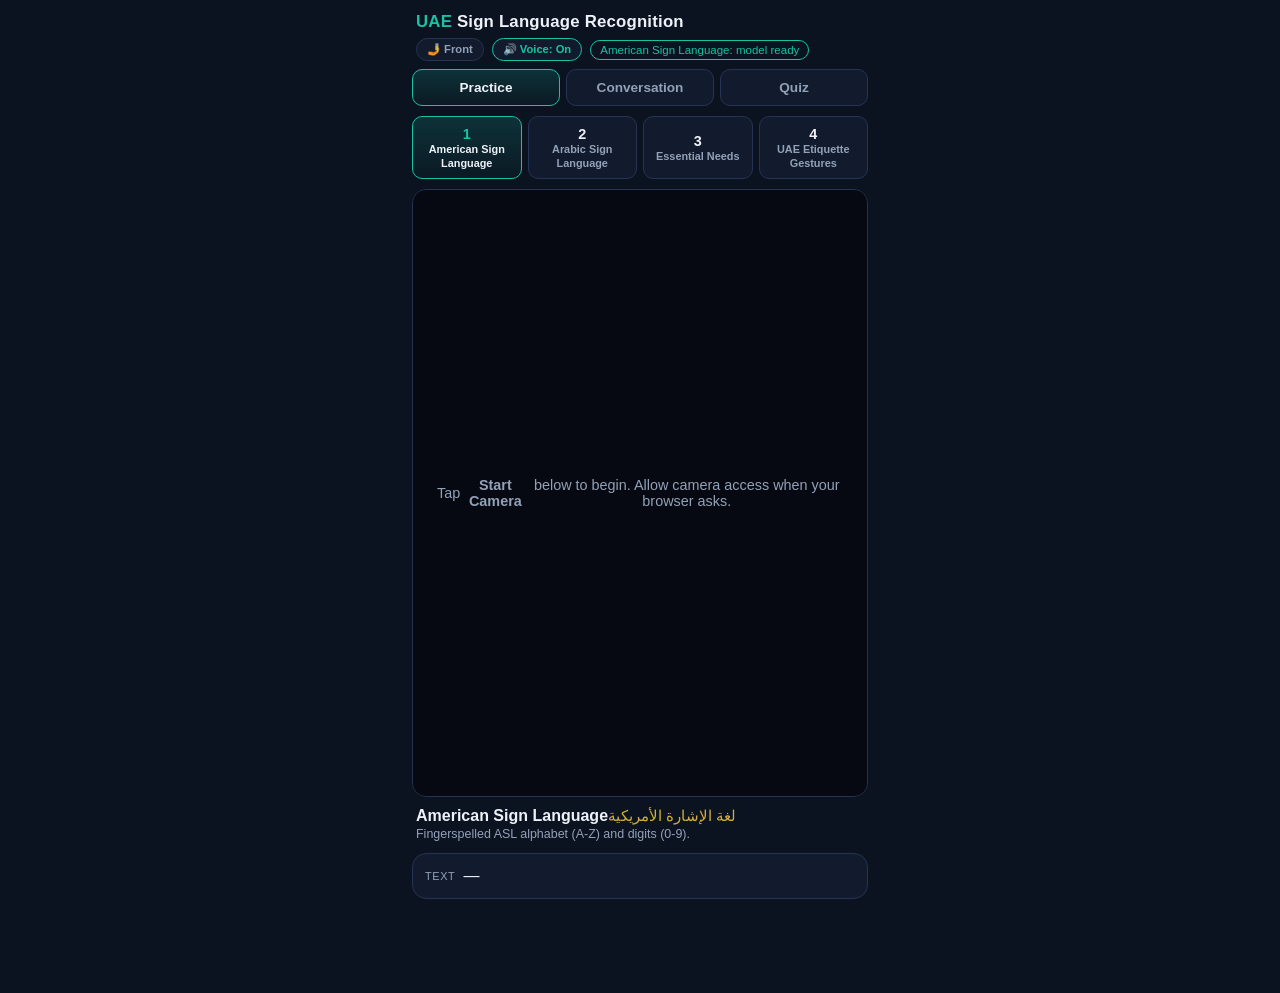
==== commit 4ac5f875: "Add files via upload" ====
--- a/index.html
+++ b/index.html
@@ -18,6 +18,7 @@
   <header class="topbar">
     <h1><span class="accent">UAE</span> Sign Language Recognition</h1>
     <div class="topbar-right">
+      <button id="camera-toggle" title="Switch between the front (selfie) and back camera">🤳 Front</button>
       <button id="voice-toggle" title="Read recognized signs and messages out loud, in English and Arabic">🔊 Voice: On</button>
       <span id="status-pill">loading&hellip;</span>
     </div>
@@ -209,6 +210,7 @@
     </footer>
   </section>
 
+  <script type="module" src="camera.js"></script>
   <script type="module" src="app.js"></script>
   <script type="module" src="conversation.js"></script>
   <script type="module" src="quiz.js"></script>
--- a/styles.css
+++ b/styles.css
@@ -56,7 +56,7 @@
   flex-wrap: wrap;
 }
 
-#voice-toggle {
+#voice-toggle, #camera-toggle {
   background: var(--panel);
   border: 1px solid var(--border);
   color: var(--muted);
@@ -68,6 +68,23 @@
 }
 #voice-toggle.on { color: var(--accent); border-color: var(--accent); }
 #voice-toggle:disabled { opacity: 0.5; cursor: default; }
+#camera-toggle.back { color: var(--accent-2); border-color: var(--accent-2); }
+
+/* --- Front/back camera mirroring ---------------------------------------
+   The front camera is shown mirrored (below), because that's what people
+   expect when looking at themselves. With the BACK camera you're filming
+   someone else, so the picture must NOT be flipped -- these rules undo the
+   mirroring for every camera view at once. The video and its hand-skeleton
+   overlay always flip together, or the skeleton would sit on the wrong side
+   of the hand. camera.js sets data-facing on <body>. */
+body[data-facing="environment"] #stage video,
+body[data-facing="environment"] #overlay,
+body[data-facing="environment"] #conv-stage video,
+body[data-facing="environment"] #conv-overlay,
+body[data-facing="environment"] #quiz-video,
+body[data-facing="environment"] #quiz-overlay {
+  transform: none;
+}
 
 #status-pill {
   font-size: 0.72rem;
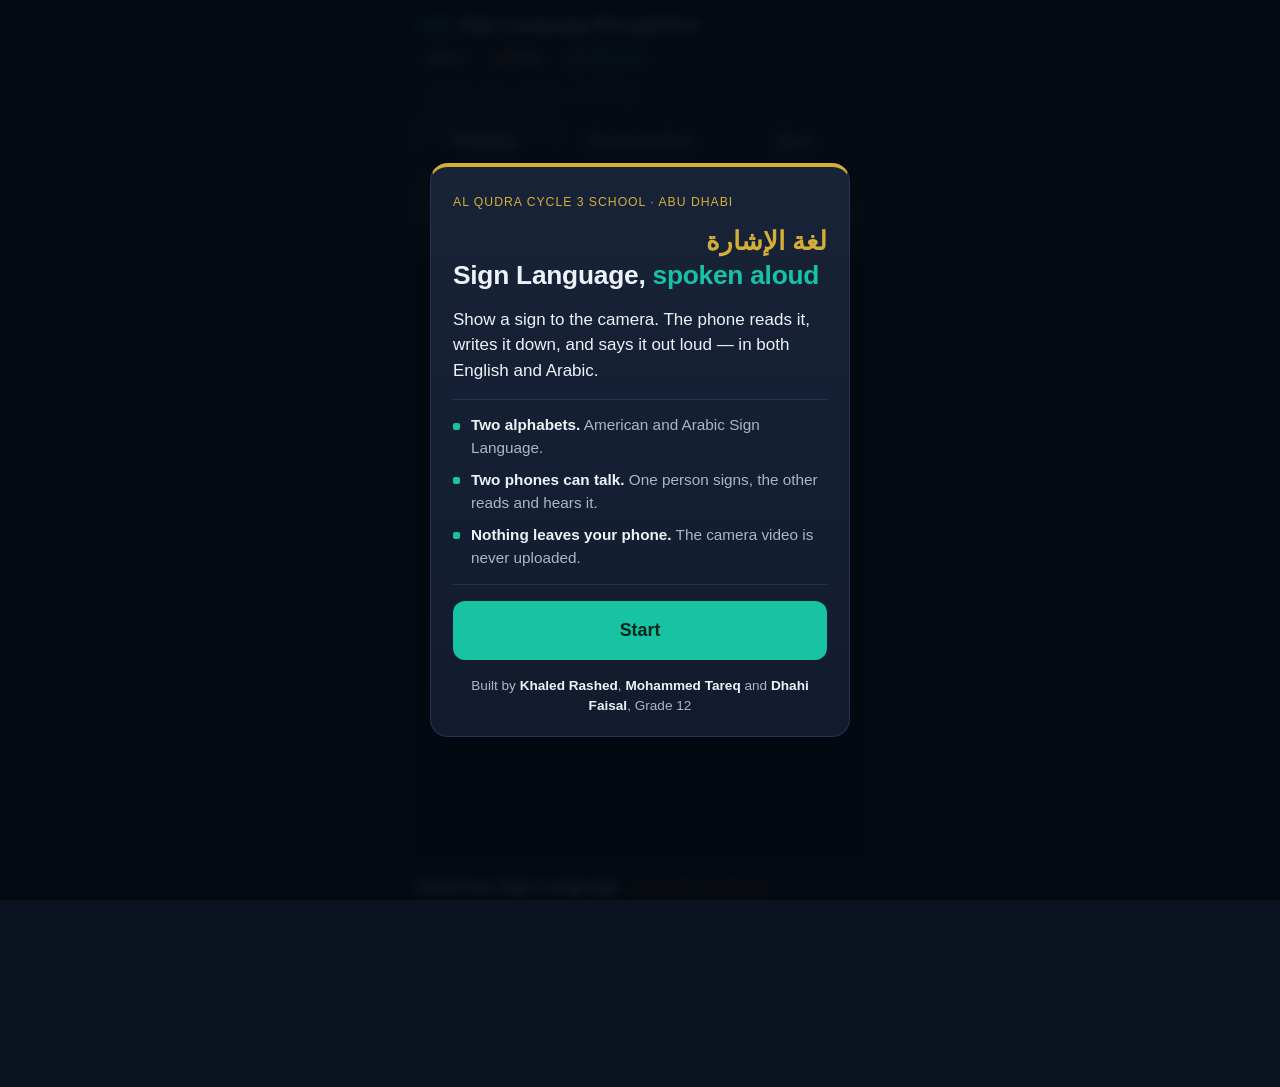
==== commit bdad3517: "Add files via upload" ====
--- a/index.html
+++ b/index.html
@@ -15,9 +15,48 @@
   <link rel="stylesheet" href="styles.css" />
 </head>
 <body>
+
+  <!-- ============================== WELCOME ==============================
+       Shown every time the app opens, on purpose: at an exhibition stand a
+       different person picks up the phone every few minutes, and each of
+       them needs to know what this is before they see a camera pointed at
+       their face. Tap Start to dismiss it; the "About" button in the top
+       bar brings it back.
+
+       EDIT THE TEAM NAMES BELOW -- look for data-edit="team".              -->
+  <div id="welcome" role="dialog" aria-modal="true" aria-labelledby="welcome-title">
+    <div class="welcome-card">
+      <p class="welcome-school">Al Qudra Cycle 3 School &middot; Abu Dhabi</p>
+
+      <h2 id="welcome-title">
+        <span class="w-ar" dir="rtl" lang="ar">لغة الإشارة</span>
+        <span class="w-en">Sign Language, <em>spoken aloud</em></span>
+      </h2>
+
+      <p class="welcome-lede">
+        Show a sign to the camera. The phone reads it, writes it down, and
+        says it out loud &mdash; in both English and Arabic.
+      </p>
+
+      <ul class="welcome-points">
+        <li><b>Two alphabets.</b> American and Arabic Sign Language.</li>
+        <li><b>Two phones can talk.</b> One person signs, the other reads and hears it.</li>
+        <li><b>Nothing leaves your phone.</b> The camera video is never uploaded.</li>
+      </ul>
+
+      <button id="welcome-start" class="welcome-start">Start</button>
+
+      <p class="welcome-team" data-edit="team">
+        Built by <strong>Khaled Rashed</strong>, <strong>Mohammed Tareq</strong> and
+        <strong>Dhahi Faisal</strong>, Grade 12
+      </p>
+    </div>
+  </div>
+
   <header class="topbar">
     <h1><span class="accent">UAE</span> Sign Language Recognition</h1>
     <div class="topbar-right">
+      <button id="about-toggle" title="What is this app?">About</button>
       <button id="camera-toggle" title="Switch between the front (selfie) and back camera">🤳 Front</button>
       <button id="voice-toggle" title="Read recognized signs and messages out loud, in English and Arabic">🔊 Voice: On</button>
       <span id="status-pill">loading&hellip;</span>
@@ -37,9 +76,12 @@
     <div id="stage">
       <video id="video" playsinline autoplay muted></video>
       <canvas id="overlay"></canvas>
+      <!-- The text is wrapped in a single <span> on purpose: .hint is a flex
+           container, so a bare <strong> beside loose text becomes its own
+           flex item and the sentence breaks into pieces. -->
       <div class="hint" id="hint">
-        Tap <strong>Start Camera</strong> below to begin. Allow camera access when your
-        browser asks.
+        <span>Tap <strong>Start Camera</strong> below to begin. Allow camera access when your
+        browser asks.</span>
       </div>
       <div id="prediction-chip">
         <span id="pred-ar" dir="rtl" lang="ar"></span>
@@ -186,7 +228,7 @@
       <video id="quiz-video" playsinline autoplay muted></video>
       <canvas id="quiz-overlay"></canvas>
       <div class="hint" id="quiz-hint">
-        Tap <strong>Start Quiz</strong> below to begin. Allow camera access when your browser asks.
+        <span>Tap <strong>Start Quiz</strong> below to begin. Allow camera access when your browser asks.</span>
       </div>
       <div id="quiz-target">
         <span class="quiz-target-label">Show this sign</span>
@@ -210,6 +252,7 @@
     </footer>
   </section>
 
+  <script type="module" src="welcome.js"></script>
   <script type="module" src="camera.js"></script>
   <script type="module" src="app.js"></script>
   <script type="module" src="conversation.js"></script>
--- a/styles.css
+++ b/styles.css
@@ -3,7 +3,9 @@
   --panel: #121b2e;
   --panel-2: #182338;
   --text: #eef2f8;
-  --muted: #93a1b8;
+  /* Lightened from #93a1b8 so secondary text clears the WCAG AA contrast
+     ratio against the dark background, not just "looks fine on my phone". */
+  --muted: #a9b6cb;
   --accent: #17c3a2;      /* teal - primary */
   --accent-2: #d4af37;    /* gold - UAE / Arabic modes */
   --accent-3: #ef476f;    /* rose - alerts / clear */
@@ -22,6 +24,144 @@
   font-family: -apple-system, BlinkMacSystemFont, 'Segoe UI', Roboto, Helvetica, Arial, sans-serif;
   height: 100%;
   overflow-x: hidden;
+  /* Base size raised from the browser default. This app is built for
+     People of Determination, some of whom have low vision, so small text
+     would be a contradiction. Everything else is sized in rem from here,
+     so this one value scales the whole interface. */
+  font-size: 17px;
+  line-height: 1.5;
+}
+
+/* Anything focused by keyboard gets a clearly visible ring. Without this,
+   someone navigating by keyboard or switch device cannot see where they
+   are -- the browser default outline is invisible on a dark background. */
+:focus-visible {
+  outline: 3px solid var(--accent);
+  outline-offset: 2px;
+  border-radius: 6px;
+}
+
+/* ---------------------------- Welcome screen ---------------------------- */
+#welcome {
+  position: fixed;
+  inset: 0;
+  z-index: 50;
+  display: flex;
+  align-items: center;
+  justify-content: center;
+  padding: 20px;
+  background: rgba(5, 9, 17, 0.9);
+  backdrop-filter: blur(6px);
+  overflow-y: auto;
+}
+#welcome.gone { display: none; }
+
+.welcome-card {
+  width: 100%;
+  max-width: 420px;
+  background: linear-gradient(180deg, var(--panel-2), var(--panel));
+  border: 1px solid var(--border);
+  border-top: 4px solid var(--accent-2);
+  border-radius: 18px;
+  padding: 26px 22px 20px;
+  display: flex;
+  flex-direction: column;
+  gap: 16px;
+}
+
+.welcome-school {
+  margin: 0;
+  font-size: 0.72rem;
+  letter-spacing: 0.08em;
+  text-transform: uppercase;
+  color: var(--accent-2);
+}
+
+.welcome-card h2 {
+  margin: 0;
+  display: flex;
+  flex-direction: column;
+  gap: 4px;
+  line-height: 1.15;
+  text-wrap: balance;
+}
+.welcome-card .w-ar {
+  direction: rtl;
+  font-size: 1.5rem;
+  font-weight: 700;
+  color: var(--accent-2);
+}
+.welcome-card .w-en {
+  font-size: 1.55rem;
+  font-weight: 800;
+  letter-spacing: -0.01em;
+}
+.welcome-card .w-en em {
+  font-style: normal;
+  color: var(--accent);
+}
+
+.welcome-lede {
+  margin: 0;
+  color: var(--text);
+  font-size: 1rem;
+}
+
+.welcome-points {
+  margin: 0;
+  padding: 0;
+  list-style: none;
+  display: flex;
+  flex-direction: column;
+  gap: 9px;
+  border-top: 1px solid var(--border);
+  border-bottom: 1px solid var(--border);
+  padding-block: 14px;
+}
+.welcome-points li {
+  color: var(--muted);
+  font-size: 0.9rem;
+  padding-inline-start: 18px;
+  position: relative;
+}
+.welcome-points li::before {
+  content: '';
+  position: absolute;
+  inset-inline-start: 0;
+  top: 0.55em;
+  width: 7px;
+  height: 7px;
+  border-radius: 2px;
+  background: var(--accent);
+}
+.welcome-points b { color: var(--text); font-weight: 700; }
+
+.welcome-start {
+  width: 100%;
+  background: var(--accent);
+  color: #06251f;
+  font-size: 1.05rem;
+  padding: 16px;
+  border-radius: 12px;
+}
+
+.welcome-team {
+  margin: 0;
+  text-align: center;
+  color: var(--muted);
+  font-size: 0.8rem;
+}
+.welcome-team strong { color: var(--text); font-weight: 600; }
+
+#about-toggle {
+  background: var(--panel);
+  border: 1px solid var(--border);
+  color: var(--muted);
+  border-radius: 999px;
+  padding: 4px 10px;
+  font-size: 0.7rem;
+  font-weight: 700;
+  cursor: pointer;
 }
 
 body {
@@ -113,16 +253,20 @@
   border: 1px solid var(--border);
   color: var(--muted);
   border-radius: 10px;
+  /* 48px minimum height: the smallest target most accessibility guidance
+     considers reliably tappable, including for someone with a tremor or
+     limited fine motor control. */
+  min-height: 48px;
   padding: 8px 4px;
-  font-size: 0.68rem;
-  line-height: 1.25;
+  font-size: 0.72rem;
+  line-height: 1.22;
   text-align: center;
   cursor: pointer;
 }
 
 .mode-tab .num {
   display: block;
-  font-size: 0.9rem;
+  font-size: 1rem;
   font-weight: 700;
   color: var(--text);
 }
@@ -184,25 +328,33 @@
   padding: 8px 12px;
 }
 #prediction-chip.show { display: flex; }
+/* The recognised sign is the single most important thing this app says,
+   and it gets read at arm's length rather than close up -- so it is set
+   much larger than anything else on the screen. */
 #pred-ar {
   direction: rtl;
-  font-size: 1.15rem;
+  font-size: 1.8rem;
   font-weight: 700;
   color: var(--accent-2);
+  line-height: 1.2;
 }
 #pred-en {
-  font-size: 1.05rem;
-  font-weight: 700;
+  font-size: 1.9rem;
+  font-weight: 800;
   color: var(--accent);
-}
-#pred-conf { font-size: 0.72rem; color: var(--muted); }
+  line-height: 1.15;
+}
+#pred-conf { font-size: 0.8rem; color: var(--muted); }
 
 /* --- Mode info + tip --------------------------------------------------- */
 #mode-info {
   padding: 10px 16px 0;
 }
 #mode-info .name-en { font-weight: 700; font-size: 1rem; }
-#mode-info .name-ar { direction: rtl; color: var(--accent-2); font-size: 0.95rem; margin-inline-start: 8px; }
+/* margin-LEFT, not margin-inline-start: this span is dir="rtl", so its
+   inline-start is the right edge and the gap would land on the wrong side,
+   leaving the English and Arabic names touching. The page itself is LTR. */
+#mode-info .name-ar { direction: rtl; color: var(--accent-2); font-size: 0.95rem; margin-left: 10px; }
 #mode-info .desc { color: var(--muted); font-size: 0.78rem; margin-top: 2px; }
 
 #tip-banner {
@@ -251,10 +403,18 @@
   font: inherit;
   border: none;
   border-radius: 10px;
+  /* Every button clears 48px, so nothing in the app needs a precise tap. */
+  min-height: 48px;
   padding: 12px 14px;
   font-weight: 700;
-  font-size: 0.85rem;
+  font-size: 0.92rem;
   cursor: pointer;
+}
+
+/* The small pill controls in the top bar are deliberately exempt: they sit
+   in a tight row and are secondary to everything else on screen. */
+#about-toggle, #camera-toggle, #voice-toggle, #conv-btn-autocaption {
+  min-height: 0;
 }
 
 #btn-start {
@@ -301,9 +461,10 @@
   border: 1px solid var(--border);
   color: var(--muted);
   border-radius: 10px;
+  min-height: 52px;
   padding: 10px 8px;
   font-weight: 700;
-  font-size: 0.85rem;
+  font-size: 0.95rem;
 }
 
 .screen-tab.active {
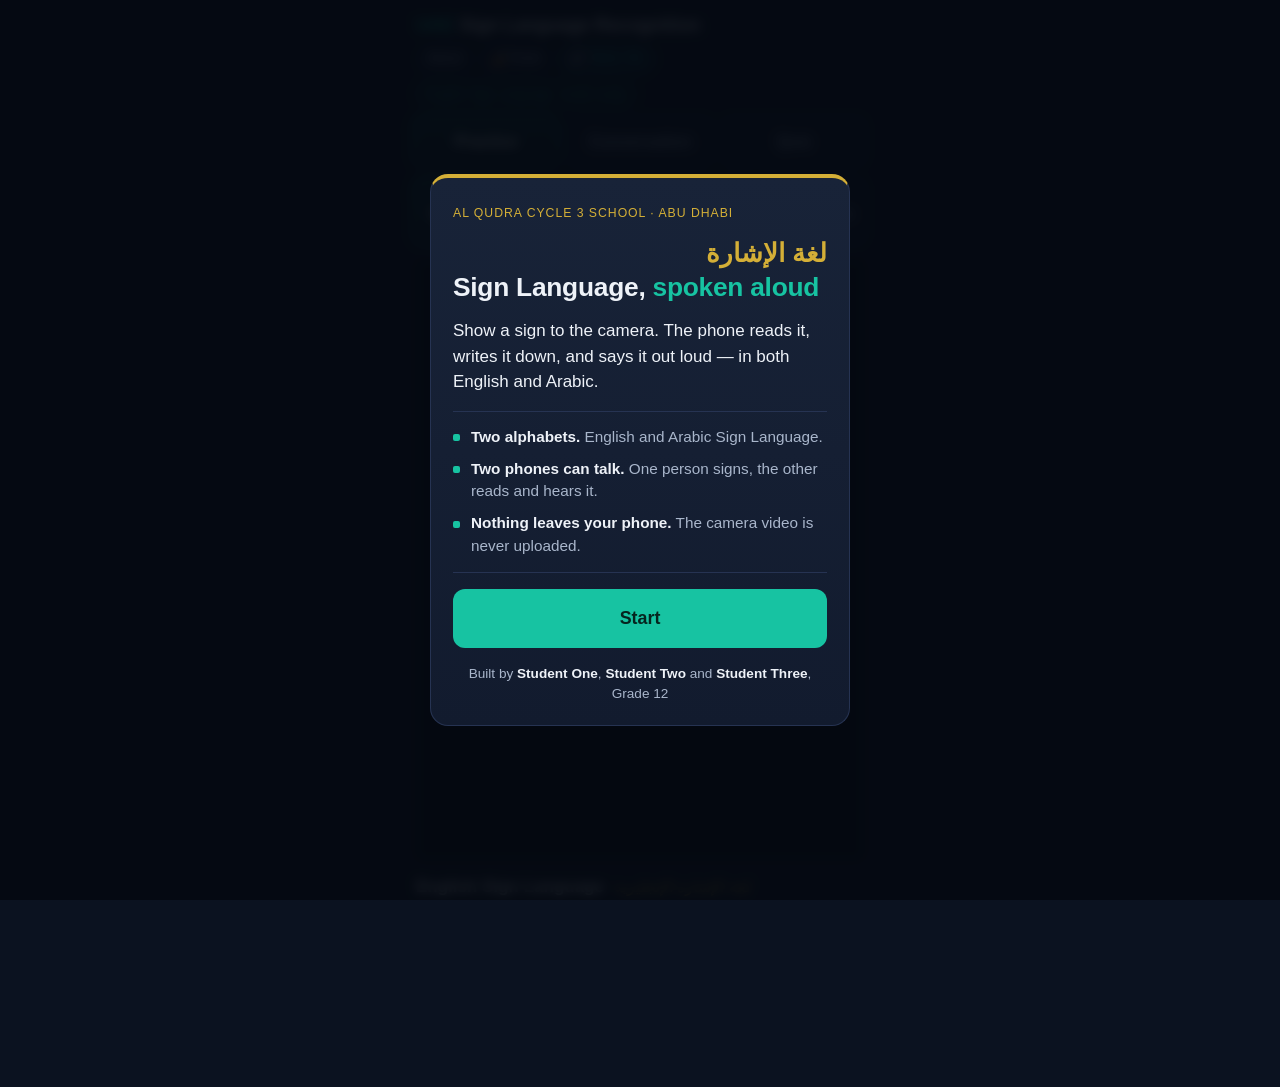
==== commit 3bb95fc4: "Update index.html" ====
--- a/index.html
+++ b/index.html
@@ -39,7 +39,7 @@
       </p>
 
       <ul class="welcome-points">
-        <li><b>Two alphabets.</b> American and Arabic Sign Language.</li>
+        <li><b>Two alphabets.</b> English and Arabic Sign Language.</li>
         <li><b>Two phones can talk.</b> One person signs, the other reads and hears it.</li>
         <li><b>Nothing leaves your phone.</b> The camera video is never uploaded.</li>
       </ul>
@@ -47,8 +47,8 @@
       <button id="welcome-start" class="welcome-start">Start</button>
 
       <p class="welcome-team" data-edit="team">
-        Built by <strong>Khaled Rashed</strong>, <strong>Mohammed Tareq</strong> and
-        <strong>Dhahi Faisal</strong>, Grade 12
+        Built by <strong>Student One</strong>, <strong>Student Two</strong> and
+        <strong>Student Three</strong>, Grade 12
       </p>
     </div>
   </div>
